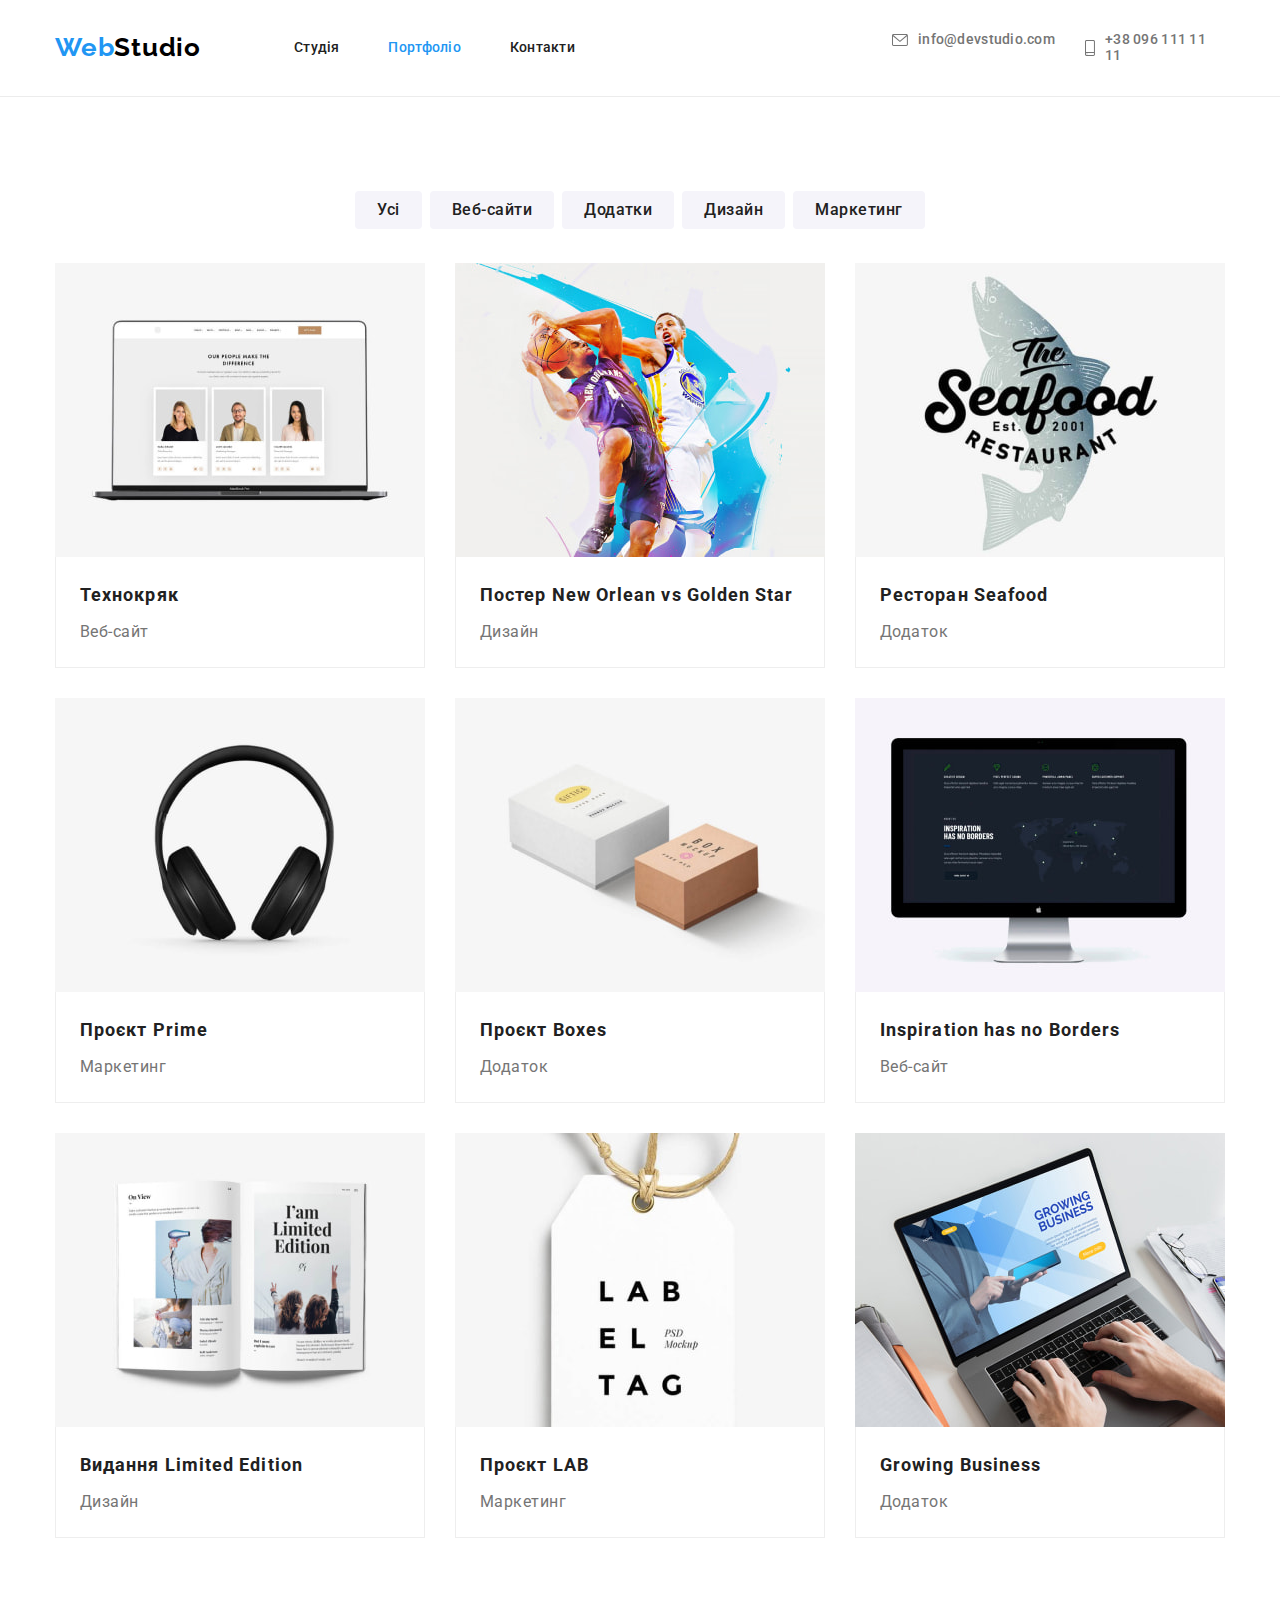
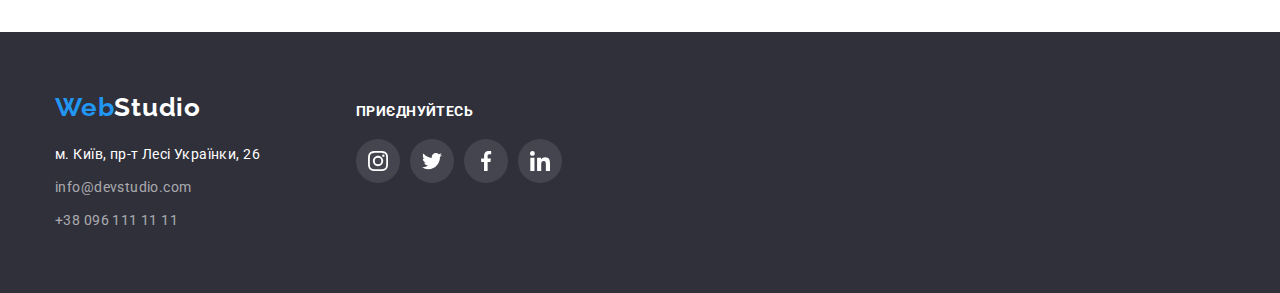
==== portfolio.html @ 4ff27677 "Добавляет файлы goit-markup-hw-04" ====
<!DOCTYPE html>
<html lang="uk">
  <head>
    <meta charset="UTF-8" />
    <meta http-equiv="X-UA-Compatible" content="IE=edge" />
    <meta name="viewport" content="width=device-width, initial-scale=1.0" />
    <title>WebStudio</title>
    <link
      href="https://fonts.googleapis.com/css2?family=Raleway:wght@700&family=Roboto:wght@400;500;700;900&display=swap"
      rel="stylesheet"
    />
    <link
      rel="stylesheet"
      href="https://cdnjs.cloudflare.com/ajax/libs/modern-normalize/1.1.0/modern-normalize.min.css"
    />
    <link rel="stylesheet" href="./css/styles.css" />
  </head>
  <body>
    <!--Шапка страницы-->
    <header>
      <div class="container header">
        <nav class="nav">
          <a href="./index.html" class="logo"><span class="logo-web">Web</span>Studio</a>
          <ul class="site-nav list">
            <li><a href="./index.html" class="link-nav">Студія</a></li>
            <li><a href="./portfolio.html" class="link-nav current">Портфоліо</a></li>
            <li><a href="" class="link-nav">Контакти</a></li>
          </ul>
        </nav>
        <ul class="contacts list">
          <li class="item-contact">
            <a href="mailto:info@devstudio.com" class="link-contacts"
              ><svg class="icon-envelope" width="16px" height="12px">
                <use href="./images/iconc.svg#icon-envelope"></use></svg
              ><span>info@devstudio.com</span></a
            >
          </li>
          <li class="item-contact">
            <a href="tel:+380961111111" class="link-contacts"
              ><svg class="icon-smartphone" width="10px" height="16px">
                <use href="./images/iconc.svg#icon-smartphone"></use></svg
              ><span>+38 096 111 11 11</span></a
            >
          </li>
        </ul>
      </div>
    </header>
    <!--Портфоліо-->
    <main>
      <section class="section section-portfolio">
        <div class="container">
          <h1 class="visually-hidden">Проекти вебстудії</h1>
          <ul class="filter list">
            <li class="item">
              <button type="button" class="button">Усі</button>
            </li>
            <li class="item">
              <button type="button" class="button">Веб-сайти</button>
            </li>
            <li class="item">
              <button type="button" class="button">Додатки</button>
            </li>
            <li class="item">
              <button type="button" class="button">Дизайн</button>
            </li>
            <li class="item">
              <button type="button" class="button">Маркетинг</button>
            </li>
          </ul>
          <ul class="portfolio-list list">
            <li class="item item-portfolio">
              <a href="" class="link-potrfolio"
                ><img src="./images/website-one.jpg" alt="Веб-сайт Технокряк" width="370" />
                <div class="project-name">
                  <h2 class="subtitle">Технокряк</h2>
                  <p class="text portfolio">Веб-сайт</p>
                </div></a
              >
            </li>
            <li class="item item-portfolio">
              <a href="" class="link-potrfolio"
                ><img
                  src="./images/design-one.jpg"
                  alt="Дизайн Постер New Orlean vs Golden Star"
                  width="370"
                />
                <div class="project-name">
                  <h2 class="subtitle">Постер New Orlean vs Golden Star</h2>
                  <p class="text portfolio">Дизайн</p>
                </div></a
              >
            </li>
            <li class="item item-portfolio">
              <a href="" class="link-potrfolio"
                ><img src="./images/app-one.jpg" alt="Додаток Ресторан Seafood" width="370" />
                <div class="project-name">
                  <h2 class="subtitle">Ресторан Seafood</h2>
                  <p class="text portfolio">Додаток</p>
                </div></a
              >
            </li>
            <li class="item item-portfolio">
              <a href="" class="link-potrfolio"
                ><img src="./images/marketing-one.jpg" alt="Маркетинг Проєкт Prime" width="370" />
                <div class="project-name">
                  <h2 class="subtitle">Проєкт Prime</h2>
                  <p class="text portfolio">Маркетинг</p>
                </div></a
              >
            </li>
            <li class="item item-portfolio">
              <a href="" class="link-potrfolio"
                ><img src="./images/app-two.jpg" alt="Додаток Проєкт Boxes" width="370" />
                <div class="project-name">
                  <h2 class="subtitle">Проєкт Boxes</h2>
                  <p class="text portfolio">Додаток</p>
                </div></a
              >
            </li>
            <li class="item item-portfolio">
              <a href="" class="link-potrfolio"
                ><img
                  src="./images/website-two.jpg"
                  alt="Веб-сайт Inspiration has no Borders"
                  width="370"
                />
                <div class="project-name">
                  <h2 class="subtitle">Inspiration has no Borders</h2>
                  <p class="text portfolio">Веб-сайт</p>
                </div></a
              >
            </li>
            <li class="item item-portfolio">
              <a href="" class="link-potrfolio"
                ><img
                  src="./images/design-two.jpg"
                  alt="Дизайн Видання Limited Edition"
                  width="370"
                />
                <div class="project-name">
                  <h2 class="subtitle">Видання Limited Edition</h2>
                  <p class="text portfolio">Дизайн</p>
                </div></a
              >
            </li>
            <li class="item item-portfolio">
              <a href="" class="link-potrfolio"
                ><img src="./images/marketing-two.jpg" alt="Маркетинг Проєкт LAB" width="370" />
                <div class="project-name">
                  <h2 class="subtitle">Проєкт LAB</h2>
                  <p class="text portfolio">Маркетинг</p>
                </div></a
              >
            </li>
            <li class="item item-portfolio">
              <a href="" class="link-potrfolio"
                ><img src="./images/app-three.jpg" alt="Додаток Growing Business" width="370" />
                <div class="project-name">
                  <h2 class="subtitle">Growing Business</h2>
                  <p class="text portfolio">Додаток</p>
                </div></a
              >
            </li>
          </ul>
        </div>
      </section>
    </main>
    <!--Футер-->
    <footer class="footer">
      <div class="container">
        <div class="address-join">
          <div class="logo-address">
            <a href="./index.html" class="logo-footer"><span class="logo-web">Web</span>Studio</a>
            <address>
              <ul class="list">
                <li class="item">
                  <a
                    href="https://goo.gl/maps/CPtrU1FHBa2aNyZL9"
                    target="_blank"
                    rel="noopener noreferrer"
                    class="address"
                    >м. Київ, пр-т Лесі Українки, 26
                  </a>
                </li>
                <li class="item item-mail">
                  <a href="mailto:info@devstudio.com" class="mail">info@devstudio.com</a>
                </li>
                <li class="item">
                  <a href="tel:+380961111111" class="tel">+38 096 111 11 11</a>
                </li>
              </ul>
            </address>
          </div>
          <div class="join-social">
            <p class="text-footer">приєднуйтесь</p>
            <ul class="social-footer list">
              <li class="item">
                <a
                  href="https://www.instagram.com/"
                  class="link-social-footer"
                  target="_blank"
                  rel="noopener noreferrer"
                >
                  <svg class="icon" width="20px" height="20px">
                    <use href="./images/iconc.svg#icon-instagram"></use>
                  </svg>
                </a>
              </li>
              <li class="item">
                <a
                  href="https://twitter.com/"
                  class="link-social-footer"
                  target="_blank"
                  rel="noopener noreferrer"
                >
                  <svg class="icon" width="20px" height="20px">
                    <use href="./images/iconc.svg#icon-twitter"></use>
                  </svg>
                </a>
              </li>
              <li class="item">
                <a
                  href="https://www.facebook.com/"
                  class="link-social-footer"
                  target="_blank"
                  rel="noopener noreferrer"
                >
                  <svg class="icon" width="20px" height="20px">
                    <use href="./images/iconc.svg#icon-facebook"></use>
                  </svg>
                </a>
              </li>
              <li class="item">
                <a
                  href="https://www.linkedin.com/"
                  class="link-social-footer"
                  target="_blank"
                  rel="noopener noreferrer"
                >
                  <svg class="icon" width="20px" height="20px">
                    <use href="./images/iconc.svg#icon-linkedin"></use>
                  </svg>
                </a>
              </li>
            </ul>
          </div>
        </div>
      </div>
    </footer>
  </body>
</html>
---- css/styles.css ----
/* Основной шрифт и цвет текста, общие секционные стили */
:root {
  --main-text-color: #212121;
  --header-background-color: #FFFFFF;
  --first-background-color: #2F303A;
  --second-background-color: #F5F4FA;
  --hoverfocus-text-color: #2196F3;
  --text-color: #FFFFFF;
}

html {
  box-sizing: border-box;
}

*, *::before, *::after {
  box-sizing: inherit;
}

body {
  font-family: 'Roboto', sans-serif;
  letter-spacing: 0.03em;

  color: var(--main-text-color);
}

.container {
  width: 1200px;
  padding-left: 15px;
  padding-right: 15px;
  margin-left: auto;
  margin-right: auto;
}

.section {
  padding-top: 94px;
}

.list {
  list-style: none;

  margin: 0;
  padding: 0;
}

h1, h2, h3, p {
  margin: 0;
  padding: 0;
}

li > h3, li > p {
  margin: 0;
}

div > h2, div > h3, div > p {
  margin: 0;
}

img {
  display: block;
}

.visually-hidden {
  position: absolute;
  white-space: nowrap;
  width: 1px;
  height: 1px;
  overflow: hidden;
  border: 0;
  padding: 0;
  clip: rect(0 0 0 0);
  clip-path: inset(50%);
  margin: -1px;
}

.title-section {
  font-weight: 700;
  font-size: 36px;
  line-height: 1.16;
  text-align: center;
}

.text {
  font-weight: 400;
  color: #757575;
}

/* Оформление шапки сайта - общая для всех! */
.header {
  background: var(--header-background-color);
}

header {
  border-bottom: 1px solid #ECECEC;
}

.nav {
  display: flex;
  align-items: center;
}

.site-nav {
  display: flex;
  width: 281px;
  justify-content: space-between;
  margin-left: 93px;
  padding-left: 0;
}

.contacts {
  display: flex;
  width: 333px;
  justify-content: space-between;
  margin-left: auto;
  padding-left: 0;
}

.header {
  display: flex;
  align-items: center;
}

.logo {
  font-family: 'Raleway';
  font-weight: 700;
  font-size: 26px;
  line-height: 1.19;
  letter-spacing: 0.03em;
  color: #000000;
  text-decoration: none;
}

.logo-web {
  color: #2196F3;
}

.link-nav {
  font-weight: 500;
  font-size: 14px;
  line-height: 1.14;
  letter-spacing: 0.02em;
  color: var(--main-text-color);
  text-decoration: none;

  display: block;
  padding-top: 32px;
  padding-bottom: 32px;
}

.link-nav:hover,
.link-nav:focus {
  color: var(--hoverfocus-text-color);
}

.link-contacts {
  font-weight: 500;
  font-size: 14px;
  line-height: 1.14;
  letter-spacing: 0.02em;
  color: #757575;
  text-decoration: none;

  display: flex;
  align-items: center;
  padding-top: 32px;
  padding-bottom: 32px;
}

.link-contacts:hover,
.link-contacts:focus {
  fill:var(--hoverfocus-text-color);
  color: var(--hoverfocus-text-color);
}

.current {
  color: #2196F3;
}

.icon-envelope {
  fill: currentColor;

  margin-right: 10px;
}

.icon-smartphone {
  fill: currentColor;

  margin-right: 10px;
}

.item-contact:not(:last-child) {
  margin-right: 30px;
}

.icon-smartphone:hover,
.icon-smartphone:focus {
  fill: var(--hoverfocus-text-color);
}

/*Заказ услуг - главный заголовок*/
.section-one {
  width: 1600px;
  height: 600px;
  background: #C4C4C4;
  background-image: linear-gradient(to right, rgba(47, 48, 58, 0.4),
      rgba(47, 48, 58, 0.4)),
      url(../images/bg-img.jpg);
  background-repeat: no-repeat;
  background-position: center;
  box-shadow: 0px 4px 4px rgba(0, 0, 0, 0.25), 0px 4px 4px rgba(0, 0, 0, 0.25);
  text-align: center;
  padding-top: 200px;
  padding-bottom: 200px;
  margin-left: auto;
  margin-right: auto;
}

main > .section-one {
  margin-top: 0;
}

.main-title {
  font-size: 44px;
  line-height: 1.36;
  letter-spacing: 0.06em;
  text-transform: uppercase;
  color: var(--text-color);

  width: 696px;
  margin-bottom: 30px;
  margin-top: 0;
  margin-right: auto;
  margin-left: auto;
}

.main-button {
  background: #2196F3;
  color: #FFFFFF;
  font-weight: 700;
  font-size: 16px;
  line-height: 1.88;
  text-align: center;
  letter-spacing: 0.06em;
  font-family: inherit;
  cursor: pointer;

  border: 0;
  border-radius: 4px;
  box-shadow: 0px 4px 4px rgba(0, 0, 0, 0.15);
  padding: 10px 32px;
  display: inline-block;
}

.main-button:hover,
.main-button:focus {
  background: #188CE8;
}

/*Особенности студии*/
.feature {
  display: flex;
}

.feature>.item {
  width: 270px;
  height: 248px;
}

.feature>.item:not(:last-child) {
  margin-right: 30px;
}

.subtitle-two {
  font-weight: 700;
  font-size: 14px;
  line-height: 1.14;
  text-transform: uppercase;

  margin-bottom: 10px;
  margin-top: 30px;
}

.text-two {
  font-size: 14px;
  line-height: 1.71;
}

/* .icon-antenna, .icon-clock, .icon-diagram, .icon-astronaut {
  margin: 25px 100px;
} */

.bg-icon {
  background: #F5F4FA;
  border-radius: 4px;
  height: 120px;
  display: flex;
  justify-content: center;
  align-items: center;
}

/*Чем мы занимаемся*/
.work {
  display: flex;
  margin-top: 50px;
}

.work>.item:not(:last-child) {
  margin-right: 30px;
}

.section-three {
  padding-bottom: 94px;
}

/* Наша команда */
.team {
  display: flex;
  margin-top: 50px;
}

.team>.item:not(:last-child) {
  margin-right: 30px;
}

.team > .item {
  border-radius: 0px 0px 4px 4px;
  box-shadow: 0px 1px 3px rgba(0, 0, 0, 0.12), 0px 1px 1px rgba(0, 0, 0, 0.14), 0px 2px 1px rgba(0, 0, 0, 0.2);
} 

.team-photo {
  padding-top: 30px;
  padding-bottom: 16px;
}

.section-four {
  background: var(--second-background-color);
  padding-bottom: 94px;
}

.subtitle-four {
  font-weight: 500;
  font-size: 16px;
  line-height: 1.18;
  text-align: center;

  margin-bottom: 10px;
}

.text-four {
  font-size: 16px;
  line-height: 1.18;
  text-align: center;
}

.link-social {
  text-decoration: none;
  display: flex;
  width: 44px;
  height: 44px;
  border-radius: 50%;
  justify-content: center;
  align-items: center;
  outline: 1px solid #FFFFFF;
  fill:#AFB1B8;
}

.link-social:hover, .link-social:focus {
  fill:#FFFFFF;
  background: var(--hoverfocus-text-color);
}

.item-social {
  background: #FFFFFF;
}

.group-social {
  display: flex;
  width: 206px;
  margin-left: auto;
  margin-right: auto;
  margin-bottom: 30px;
  justify-content: space-between;
}

/* Постоянные клиенты */
.section-five {
  padding-bottom: 94px;
}

.list-clients {
  display: flex;
  margin-top: 50px;
}

.link-clients {
  width: 170px;
  height: 92px;
  display: flex;
  align-items: center;
  justify-content: center;
  border: 1px solid #AFB1B8;
  border-radius: 4px;
  fill:#AFB1B8;
}

.link-clients:hover, .link-clients:focus {
  fill: var(--hoverfocus-text-color);
  border: 1px solid var(--hoverfocus-text-color);
}

.item-clients:not(:last-child) {
  margin-right: 30px;
}

/* Футер - общий для всех! */
.footer {
  background: var(--first-background-color);

  padding-top: 60px;
  padding-bottom: 60px;
}

.logo-footer {
  font-family: 'Raleway';
  font-weight: 700;
  font-size: 26px;
  line-height: 1.19; 
  letter-spacing: 0.03em;
  color: #FFFFFF;
  text-decoration: none;

  display: block;
}

address {
  margin-top: 20px;
}

.address {
  font-style: normal;
  font-weight: 400;
  font-size: 14px;
  line-height: 1.71;
  letter-spacing: 0.03em;
  color: #FFFFFF;
  text-decoration: none;
}

.item-mail {
  margin-top: 9px;
  margin-bottom: 9px;
}

.mail {
  font-style: normal;
  font-weight: 400;
  font-size: 14px;
  line-height: 1.71;
  letter-spacing: 0.03em;
  color: rgba(255, 255, 255, 0.6);
  text-decoration: none;
  }

.tel {
  font-style: normal;
  font-weight: 400;
  font-size: 14px;
  line-height: 1.71;
  letter-spacing: 0.03em;
  color: rgba(255, 255, 255, 0.6);
  text-decoration: none;
}

.address:hover,
.address:focus,
.mail:hover,
.mail:focus,
.tel:hover,
.tel:focus {
  color: var(--hoverfocus-text-color);
}

.address-join {
  display: flex;
  align-items: baseline;
}

.logo-address:not(:last-child) {
  margin-right: 70px;
  width: 231px;
}

.text-footer {
  font-weight: 700;
  font-size: 14px;
  line-height: 16px;
  letter-spacing: 0.03em;
  text-transform: uppercase;
  color: #FFFFFF;

  margin-bottom: 20px;
}

.social-footer {
  display: flex;
  width: 206px;
  margin-left: auto;
  margin-right: auto;
  justify-content: space-between;
}

.link-social-footer {
  text-decoration: none;
  display: flex;
  width: 44px;
  height: 44px;
  border-radius: 50%;
  justify-content: center;
  align-items: center;
  background: rgba(255, 255, 255, 0.1);
  fill:#FFFFFF;
}

.link-social-footer:hover, .link-social-footer:focus {
  background: var(--hoverfocus-text-color);
}

/* Страница 2 - Портфолио */
.section-portfolio {
  padding-bottom: 94px;
}

.filter {
  display: flex;
  justify-content: center;
  margin-bottom: 34px;
}

.filter>.item:not(:last-child) {
  margin-right: 8px;
}

.portfolio-list {
  display: flex;
  flex-wrap: wrap;
  gap: 30px;
}

.button {
  background: #F5F4FA;
  color: #212121;
  font-weight: 500;
  font-size: 16px;
  line-height: 1.62;
  text-align: center;
  letter-spacing: 0.03em;
  font-family: inherit;
  cursor: pointer;

  border-radius: 4px;
  border: 0;
  display: inline-block;
  padding: 6px 22px;
}

.button:hover,
.button:focus {
  background: var(--hoverfocus-text-color);
  color: #FFFFFF;
}

.project-name {
  padding: 20px 24px;
  border-left: 1px solid #EEEEEE;
  border-right: 1px solid #EEEEEE;
  border-bottom: 1px solid #EEEEEE;
}

.link-potrfolio {
  color: #212121;
  text-decoration: none;
  display: block;
}

.link-potrfolio:hover, .link-potrfolio:focus {
  box-shadow: 0px 1px 1px rgba(0, 0, 0, 0.12), 0px 4px 4px rgba(0, 0, 0, 0.06), 1px 4px 6px rgba(0, 0, 0, 0.16);
}

.subtitle {
  font-weight: 700;
  font-size: 18px;
  line-height: 2;
  letter-spacing: 0.06em;
  text-decoration: none;
  
  margin-bottom: 4px;
}

.text.portfolio {
  font-size: 16px;
  line-height: 1.88;
}
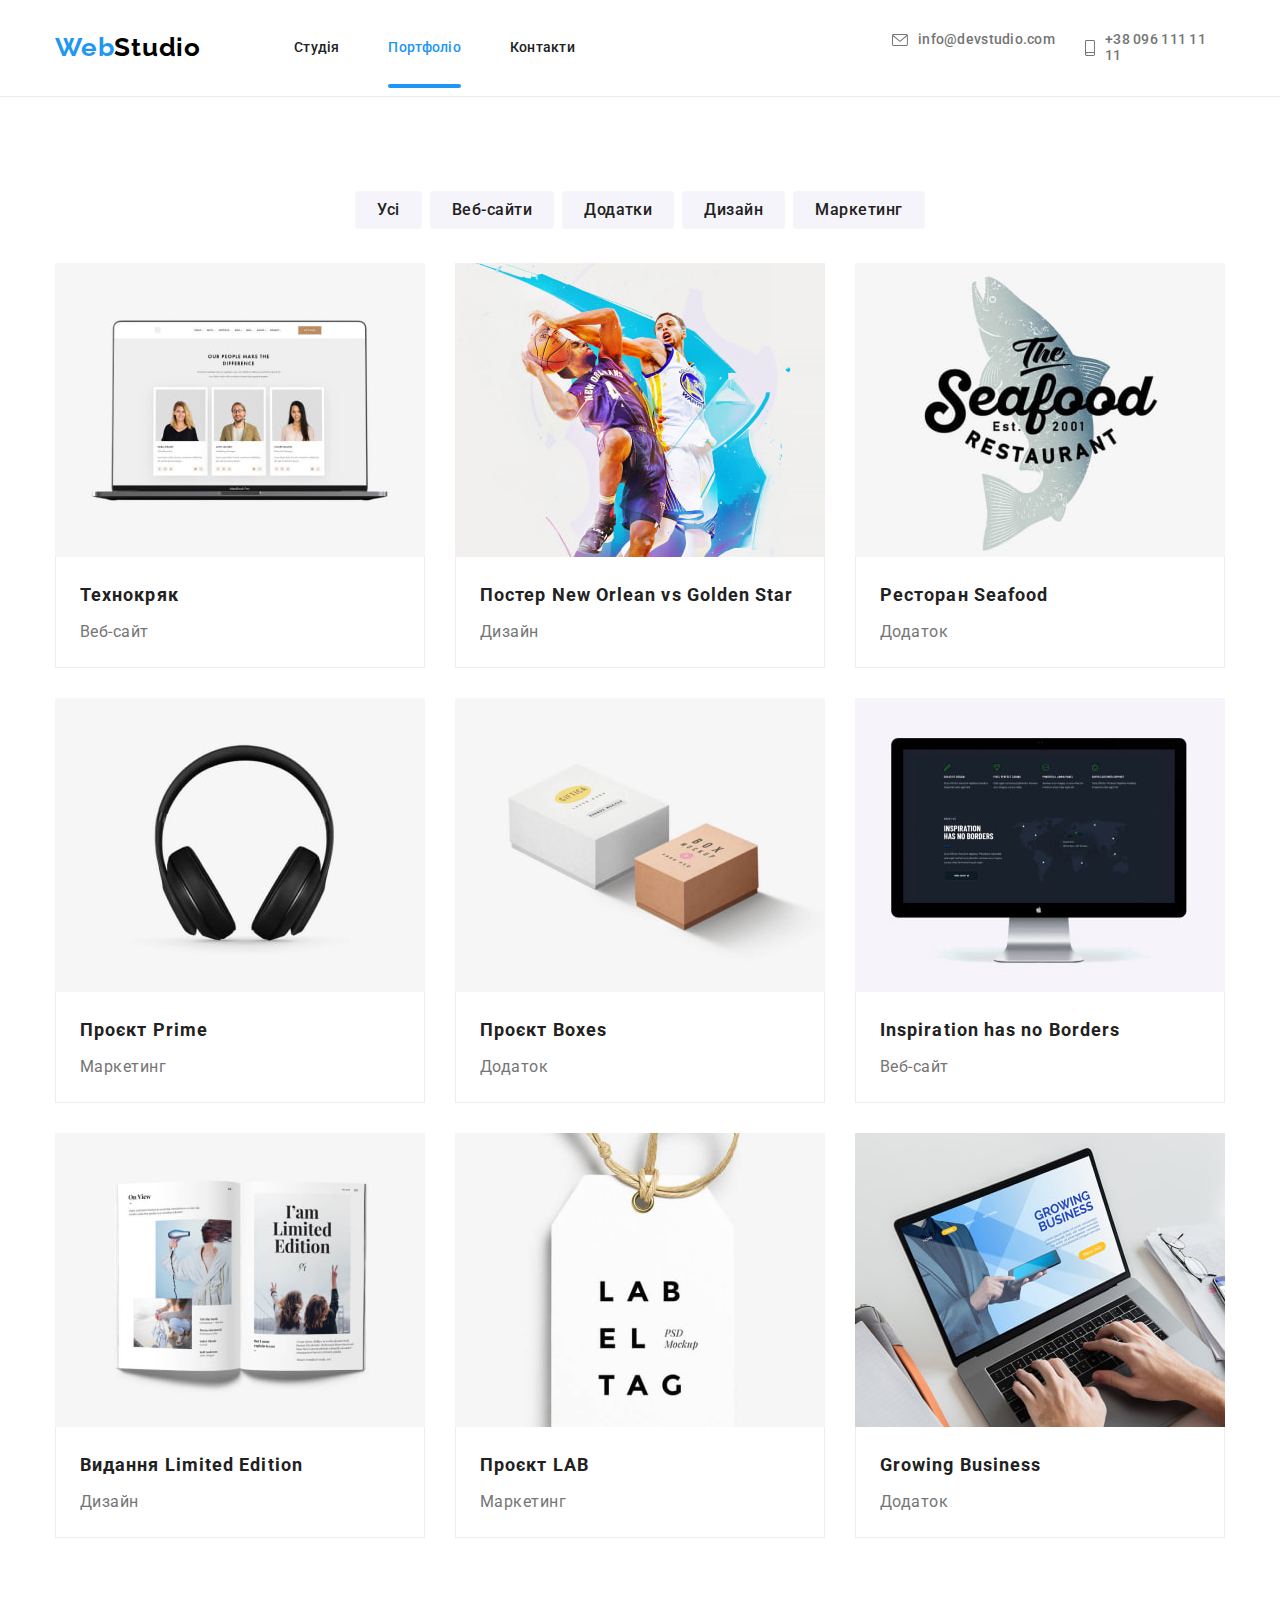
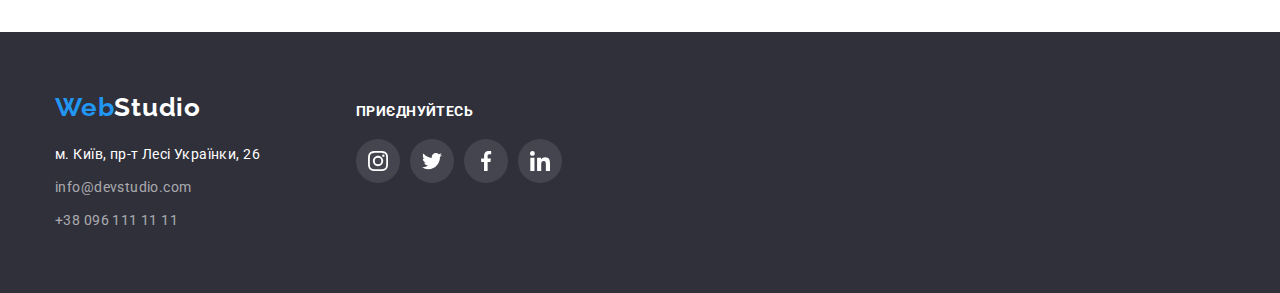
==== commit 66b7ec59: "Оформляет синий оверлей с текстом на карточках страницы Portfolio" ====
--- a/portfolio.html
+++ b/portfolio.html
@@ -69,8 +69,17 @@
           </ul>
           <ul class="portfolio-list list">
             <li class="item item-portfolio">
-              <a href="" class="link-potrfolio"
-                ><img src="./images/website-one.jpg" alt="Веб-сайт Технокряк" width="370" />
+              <a href="" class="link-potrfolio">
+                <div class="img-description">
+                  <img src="./images/website-one.jpg" alt="Веб-сайт Технокряк" width="370" />
+                  <div class="card-description">
+                    <p class="description">
+                      Ресурс пропонує комплексні пропозиції з різним рівнем функціоналу та сервісів.
+                      Все це дозволить відвідувачу отримати вичерпні відомості про компанію чи
+                      приватну особу.
+                    </p>
+                  </div>
+                </div>
                 <div class="project-name">
                   <h2 class="subtitle">Технокряк</h2>
                   <p class="text portfolio">Веб-сайт</p>
@@ -78,12 +87,21 @@
               >
             </li>
             <li class="item item-portfolio">
-              <a href="" class="link-potrfolio"
-                ><img
-                  src="./images/design-one.jpg"
-                  alt="Дизайн Постер New Orlean vs Golden Star"
-                  width="370"
-                />
+              <a href="" class="link-potrfolio">
+                <div class="img-description">
+                  <img
+                    src="./images/design-one.jpg"
+                    alt="Дизайн Постер New Orlean vs Golden Star"
+                    width="370"
+                  />
+                  <div class="card-description">
+                    <p class="description">
+                      Lorem ipsum dolor sit amet consectetur adipisicing elit. Harum, quos? Illum
+                      officia facere voluptas dolores quas nostrum numquam pariatur accusamus nemo
+                      possimus. Inventore, dolor voluptatem.
+                    </p>
+                  </div>
+                </div>
                 <div class="project-name">
                   <h2 class="subtitle">Постер New Orlean vs Golden Star</h2>
                   <p class="text portfolio">Дизайн</p>
@@ -91,8 +109,17 @@
               >
             </li>
             <li class="item item-portfolio">
-              <a href="" class="link-potrfolio"
-                ><img src="./images/app-one.jpg" alt="Додаток Ресторан Seafood" width="370" />
+              <a href="" class="link-potrfolio">
+                <div class="img-description">
+                  <img src="./images/app-one.jpg" alt="Додаток Ресторан Seafood" width="370" />
+                  <div class="card-description">
+                    <p class="description">
+                      Lorem ipsum dolor sit amet consectetur adipisicing elit. Harum, quos? Illum
+                      officia facere voluptas dolores quas nostrum numquam pariatur accusamus nemo
+                      possimus. Inventore, dolor voluptatem.
+                    </p>
+                  </div>
+                </div>
                 <div class="project-name">
                   <h2 class="subtitle">Ресторан Seafood</h2>
                   <p class="text portfolio">Додаток</p>
@@ -100,8 +127,17 @@
               >
             </li>
             <li class="item item-portfolio">
-              <a href="" class="link-potrfolio"
-                ><img src="./images/marketing-one.jpg" alt="Маркетинг Проєкт Prime" width="370" />
+              <a href="" class="link-potrfolio">
+                <div class="img-description">
+                  <img src="./images/marketing-one.jpg" alt="Маркетинг Проєкт Prime" width="370" />
+                  <div class="card-description">
+                    <p class="description">
+                      Lorem ipsum dolor sit amet consectetur adipisicing elit. Harum, quos? Illum
+                      officia facere voluptas dolores quas nostrum numquam pariatur accusamus nemo
+                      possimus. Inventore, dolor voluptatem.
+                    </p>
+                  </div>
+                </div>
                 <div class="project-name">
                   <h2 class="subtitle">Проєкт Prime</h2>
                   <p class="text portfolio">Маркетинг</p>
@@ -109,8 +145,17 @@
               >
             </li>
             <li class="item item-portfolio">
-              <a href="" class="link-potrfolio"
-                ><img src="./images/app-two.jpg" alt="Додаток Проєкт Boxes" width="370" />
+              <a href="" class="link-potrfolio">
+                <div class="img-description">
+                  <img src="./images/app-two.jpg" alt="Додаток Проєкт Boxes" width="370" />
+                  <div class="card-description">
+                    <p class="description">
+                      Lorem ipsum dolor sit amet consectetur adipisicing elit. Harum, quos? Illum
+                      officia facere voluptas dolores quas nostrum numquam pariatur accusamus nemo
+                      possimus. Inventore, dolor voluptatem.
+                    </p>
+                  </div>
+                </div>
                 <div class="project-name">
                   <h2 class="subtitle">Проєкт Boxes</h2>
                   <p class="text portfolio">Додаток</p>
@@ -118,12 +163,21 @@
               >
             </li>
             <li class="item item-portfolio">
-              <a href="" class="link-potrfolio"
-                ><img
-                  src="./images/website-two.jpg"
-                  alt="Веб-сайт Inspiration has no Borders"
-                  width="370"
-                />
+              <a href="" class="link-potrfolio">
+                <div class="img-description">
+                  <img
+                    src="./images/website-two.jpg"
+                    alt="Веб-сайт Inspiration has no Borders"
+                    width="370"
+                  />
+                  <div class="card-description">
+                    <p class="description">
+                      Lorem ipsum dolor sit amet consectetur adipisicing elit. Harum, quos? Illum
+                      officia facere voluptas dolores quas nostrum numquam pariatur accusamus nemo
+                      possimus. Inventore, dolor voluptatem.
+                    </p>
+                  </div>
+                </div>
                 <div class="project-name">
                   <h2 class="subtitle">Inspiration has no Borders</h2>
                   <p class="text portfolio">Веб-сайт</p>
@@ -131,12 +185,21 @@
               >
             </li>
             <li class="item item-portfolio">
-              <a href="" class="link-potrfolio"
-                ><img
-                  src="./images/design-two.jpg"
-                  alt="Дизайн Видання Limited Edition"
-                  width="370"
-                />
+              <a href="" class="link-potrfolio">
+                <div class="img-description">
+                  <img
+                    src="./images/design-two.jpg"
+                    alt="Дизайн Видання Limited Edition"
+                    width="370"
+                  />
+                  <div class="card-description">
+                    <p class="description">
+                      Lorem ipsum dolor sit amet consectetur adipisicing elit. Harum, quos? Illum
+                      officia facere voluptas dolores quas nostrum numquam pariatur accusamus nemo
+                      possimus. Inventore, dolor voluptatem.
+                    </p>
+                  </div>
+                </div>
                 <div class="project-name">
                   <h2 class="subtitle">Видання Limited Edition</h2>
                   <p class="text portfolio">Дизайн</p>
@@ -144,8 +207,17 @@
               >
             </li>
             <li class="item item-portfolio">
-              <a href="" class="link-potrfolio"
-                ><img src="./images/marketing-two.jpg" alt="Маркетинг Проєкт LAB" width="370" />
+              <a href="" class="link-potrfolio">
+                <div class="img-description">
+                  <img src="./images/marketing-two.jpg" alt="Маркетинг Проєкт LAB" width="370" />
+                  <div class="card-description">
+                    <p class="description">
+                      Lorem ipsum dolor sit amet consectetur adipisicing elit. Harum, quos? Illum
+                      officia facere voluptas dolores quas nostrum numquam pariatur accusamus nemo
+                      possimus. Inventore, dolor voluptatem.
+                    </p>
+                  </div>
+                </div>
                 <div class="project-name">
                   <h2 class="subtitle">Проєкт LAB</h2>
                   <p class="text portfolio">Маркетинг</p>
@@ -153,8 +225,17 @@
               >
             </li>
             <li class="item item-portfolio">
-              <a href="" class="link-potrfolio"
-                ><img src="./images/app-three.jpg" alt="Додаток Growing Business" width="370" />
+              <a href="" class="link-potrfolio">
+                <div class="img-description">
+                  <img src="./images/app-three.jpg" alt="Додаток Growing Business" width="370" />
+                  <div class="card-description">
+                    <p class="description">
+                      Lorem ipsum dolor sit amet consectetur adipisicing elit. Harum, quos? Illum
+                      officia facere voluptas dolores quas nostrum numquam pariatur accusamus nemo
+                      possimus. Inventore, dolor voluptatem.
+                    </p>
+                  </div>
+                </div>
                 <div class="project-name">
                   <h2 class="subtitle">Growing Business</h2>
                   <p class="text portfolio">Додаток</p>
--- a/css/styles.css
+++ b/css/styles.css
@@ -134,6 +134,8 @@
 }
 
 .link-nav {
+  position: relative;
+
   font-weight: 500;
   font-size: 14px;
   line-height: 1.14;
@@ -145,6 +147,20 @@
   padding-top: 32px;
   padding-bottom: 32px;
 }
+
+.current::after {
+  position: absolute;
+
+  content: '';
+  display: block;
+  width: 100%;
+  height: 4px;
+  background: #2196F3;
+  border-radius: 2px;
+  bottom: 0;
+  opacity: 1;
+}
+
 
 .link-nav:hover,
 .link-nav:focus {
@@ -255,6 +271,54 @@
   background: #188CE8;
 }
 
+.backdrop {
+  position: fixed;
+  top: 0;
+  left: 0;
+
+  width: 100%;
+  height: 100%;
+
+  background: rgba(0, 0, 0, 0.2);
+}
+
+.backdrop.is-hidden {
+  opacity: 0;
+  pointer-events: none;
+  visibility: visible;
+}
+
+.modal {
+  position: absolute;
+  top: 50%;
+  left: 50%;
+  transform: translate(-50%, -50%);
+    
+  width: 528px;
+  height: 581px;
+
+  background: #FFFFFF;
+  box-shadow: 0px 1px 3px rgba(0, 0, 0, 0.12), 0px 1px 1px rgba(0, 0, 0, 0.14), 0px 2px 1px rgba(0, 0, 0, 0.2);
+  border-radius: 4px;
+  
+}
+
+.close-button {
+  position: absolute;
+  top: 8px;
+  right: 8px;
+
+  width: 30px;
+  height: 30px;
+
+  background: #FFFFFF;
+  border: 1px solid rgba(0, 0, 0, 0.1);
+  border-radius: 50%  ;
+  display: flex;
+  justify-content: center;
+  align-items: center;
+}
+
 /*Особенности студии*/
 .feature {
   display: flex;
@@ -524,7 +588,7 @@
   background: var(--hoverfocus-text-color);
 }
 
-/* Страница 2 - Портфолио */
+/* -----------------------Страница 2 - Портфолио-------------------------------- */
 .section-portfolio {
   padding-bottom: 94px;
 }
@@ -566,6 +630,7 @@
 .button:focus {
   background: var(--hoverfocus-text-color);
   color: #FFFFFF;
+  box-shadow: 0px 3px 1px rgba(0, 0, 0, 0.1), 0px 1px 2px rgba(0, 0, 0, 0.08), 0px 2px 2px rgba(0, 0, 0, 0.12);
 }
 
 .project-name {
@@ -576,6 +641,8 @@
 }
 
 .link-potrfolio {
+  position: relative;
+
   color: #212121;
   text-decoration: none;
   display: block;
@@ -586,16 +653,51 @@
 }
 
 .subtitle {
+  margin-bottom: 4px;
+
   font-weight: 700;
   font-size: 18px;
   line-height: 2;
   letter-spacing: 0.06em;
   text-decoration: none;
-  
-  margin-bottom: 4px;
 }
 
 .text.portfolio {
   font-size: 16px;
   line-height: 1.88;
 }
+
+.description {
+  position: absolute;
+  top: 50%;
+  left: 50%;
+  transform: translate(-50%, -50%);
+
+  width: 322px;
+  height: 168px;
+
+  font-size: 18px;
+  line-height: 1.56;
+  letter-spacing: 0.03em;
+  color: #FFFFFF;
+}
+
+.card-description {
+  position: absolute;
+  
+  width: 370px;
+  height: 294px;
+
+  background: rgba(33, 150, 243, 0.9);
+  transition: transform 250ms cubic-bezier(0.4, 0, 0.2, 1);
+}
+
+.link-potrfolio:hover .card-description {
+  transform: translateY(-100%);
+}
+
+.img-description {
+  position: relative;
+
+  overflow: hidden;
+}